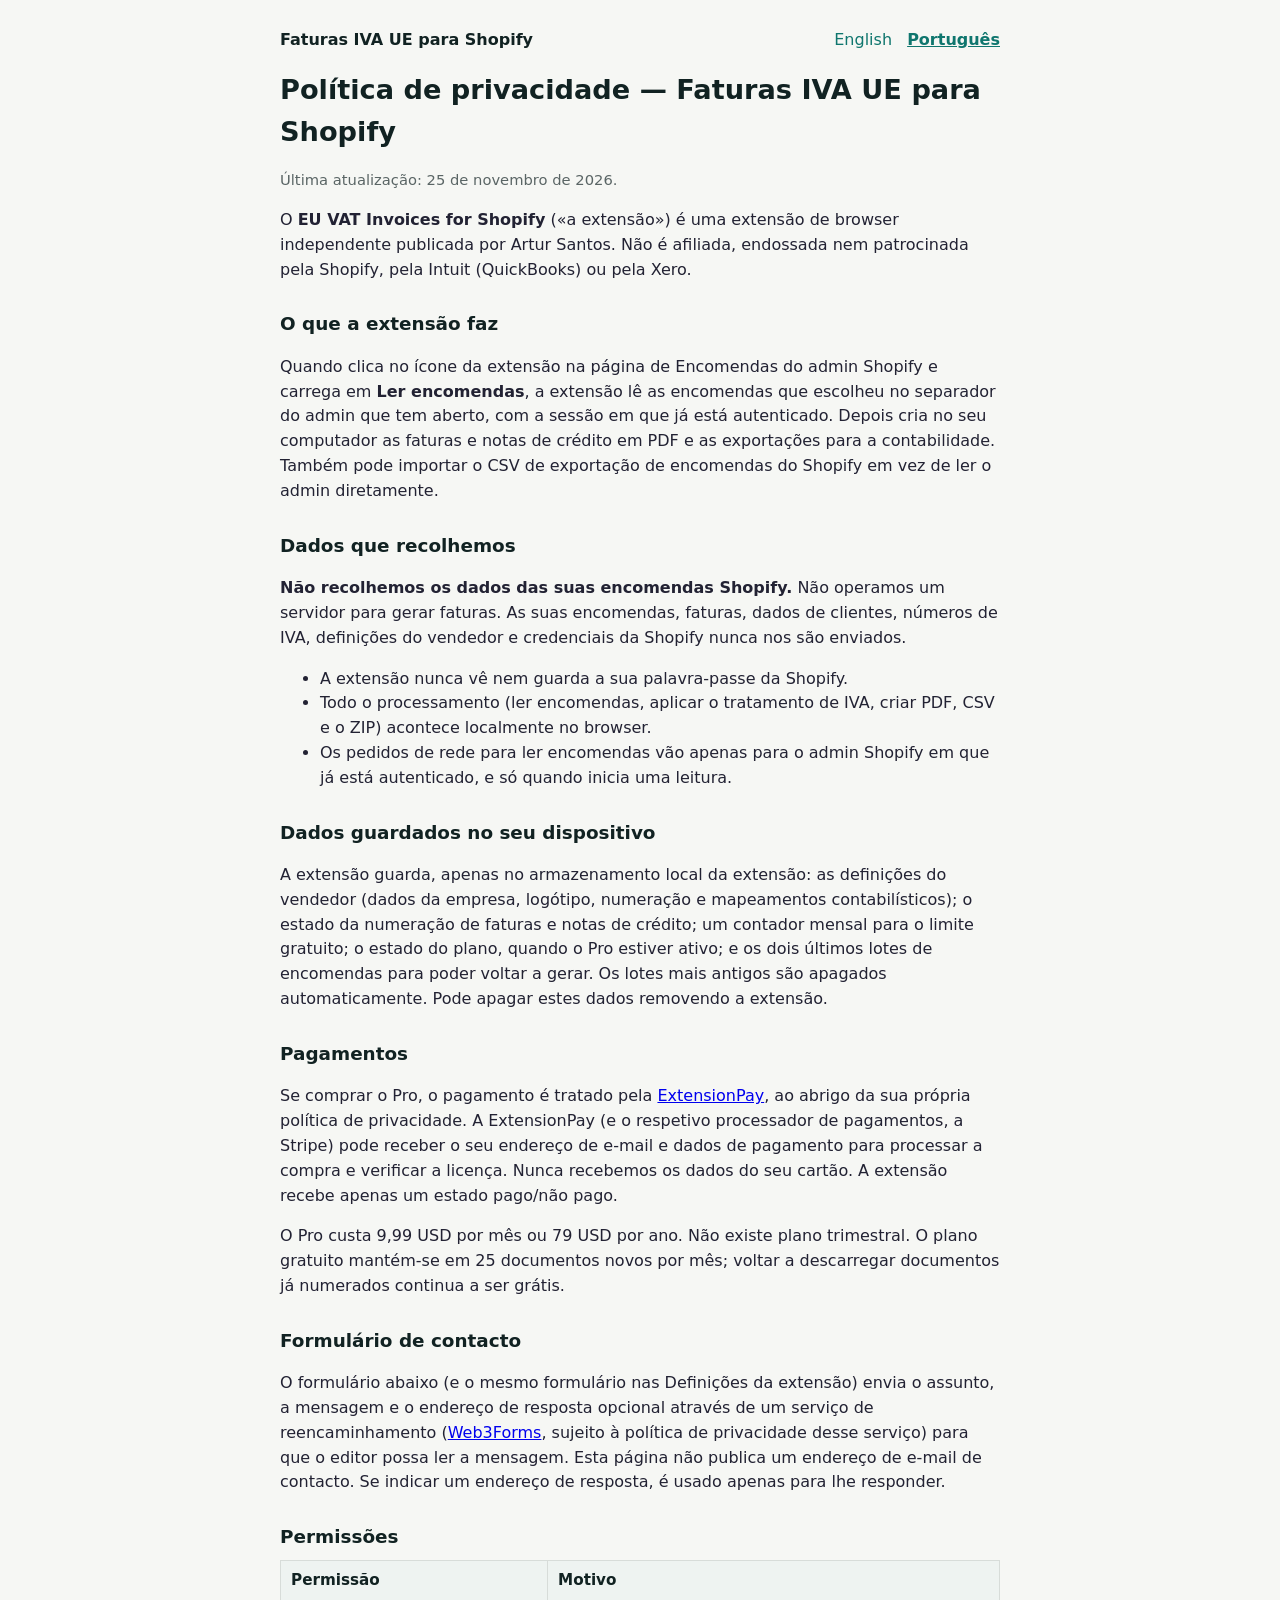
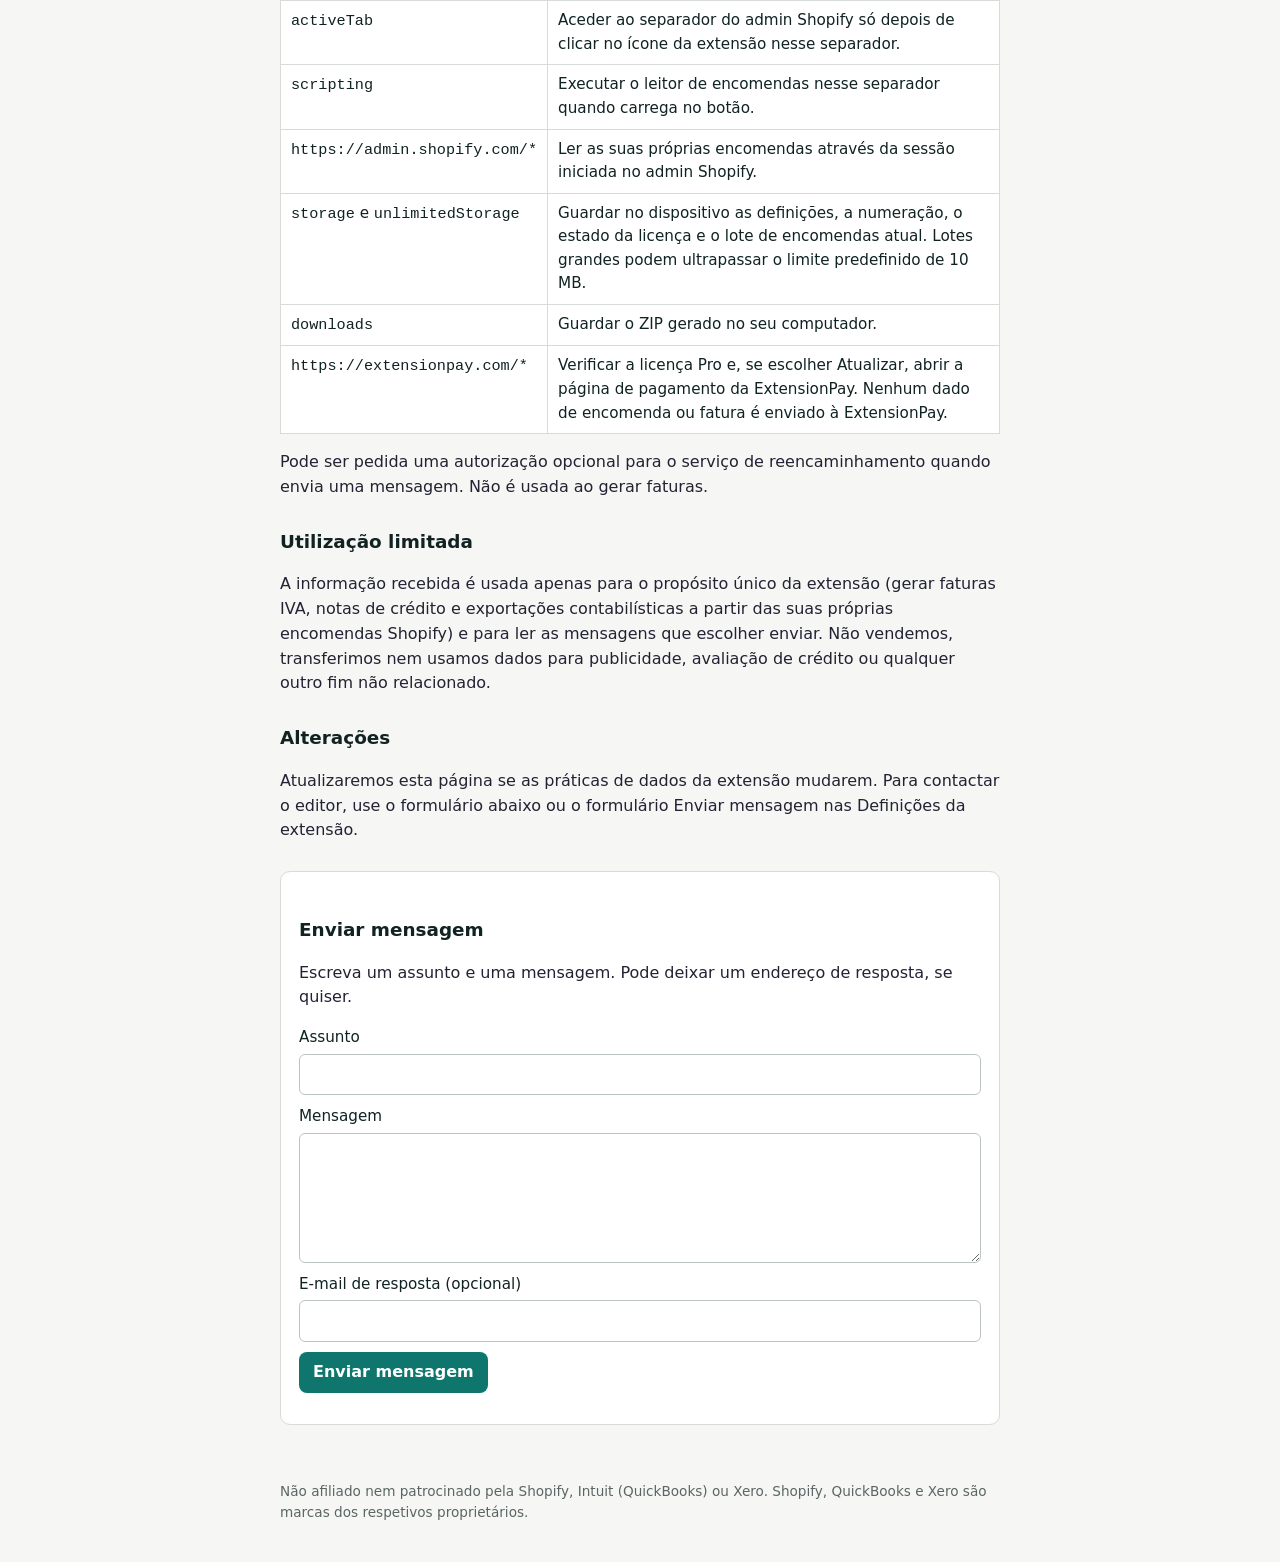
==== pt/index.html @ e8afdd39 "Add Portuguese privacy policy" ====
<!doctype html>
<html lang="pt">
<head>
  <meta charset="utf-8">
  <meta name="viewport" content="width=device-width, initial-scale=1">
  <title>Política de privacidade — Faturas IVA UE para Shopify</title>
  <link rel="stylesheet" href="../styles.css">
</head>
<body>
  <header>
    <a class="brand" href="../index.html">Faturas IVA UE para Shopify</a>
    <nav>
      <a href="../index.html">English</a>
      <a href="index.html" aria-current="page">Português</a>
    </nav>
  </header>
  <main>
    <h1>Política de privacidade — Faturas IVA UE para Shopify</h1>
    <p class="muted">Última atualização: 25 de novembro de 2026.</p>

    <p>O <strong>EU VAT Invoices for Shopify</strong> («a extensão») é uma extensão de browser independente publicada por Artur Santos. Não é afiliada, endossada nem patrocinada pela Shopify, pela Intuit (QuickBooks) ou pela Xero.</p>

    <h2>O que a extensão faz</h2>
    <p>Quando clica no ícone da extensão na página de Encomendas do admin Shopify e carrega em <strong>Ler encomendas</strong>, a extensão lê as encomendas que escolheu no separador do admin que tem aberto, com a sessão em que já está autenticado. Depois cria no seu computador as faturas e notas de crédito em PDF e as exportações para a contabilidade. Também pode importar o CSV de exportação de encomendas do Shopify em vez de ler o admin diretamente.</p>

    <h2>Dados que recolhemos</h2>
    <p><strong>Não recolhemos os dados das suas encomendas Shopify.</strong> Não operamos um servidor para gerar faturas. As suas encomendas, faturas, dados de clientes, números de IVA, definições do vendedor e credenciais da Shopify nunca nos são enviados.</p>
    <ul>
      <li>A extensão nunca vê nem guarda a sua palavra-passe da Shopify.</li>
      <li>Todo o processamento (ler encomendas, aplicar o tratamento de IVA, criar PDF, CSV e o ZIP) acontece localmente no browser.</li>
      <li>Os pedidos de rede para ler encomendas vão apenas para o admin Shopify em que já está autenticado, e só quando inicia uma leitura.</li>
    </ul>

    <h2>Dados guardados no seu dispositivo</h2>
    <p>A extensão guarda, apenas no armazenamento local da extensão: as definições do vendedor (dados da empresa, logótipo, numeração e mapeamentos contabilísticos); o estado da numeração de faturas e notas de crédito; um contador mensal para o limite gratuito; o estado do plano, quando o Pro estiver ativo; e os dois últimos lotes de encomendas para poder voltar a gerar. Os lotes mais antigos são apagados automaticamente. Pode apagar estes dados removendo a extensão.</p>

    <h2>Pagamentos</h2>
    <p>Se comprar o Pro, o pagamento é tratado pela <a href="https://extensionpay.com">ExtensionPay</a>, ao abrigo da sua própria política de privacidade. A ExtensionPay (e o respetivo processador de pagamentos, a Stripe) pode receber o seu endereço de e-mail e dados de pagamento para processar a compra e verificar a licença. Nunca recebemos os dados do seu cartão. A extensão recebe apenas um estado pago/não pago.</p>
    <p>O Pro custa 9,99 USD por mês ou 79 USD por ano. Não existe plano trimestral. O plano gratuito mantém-se em 25 documentos novos por mês; voltar a descarregar documentos já numerados continua a ser grátis.</p>

    <h2>Formulário de contacto</h2>
    <p>O formulário abaixo (e o mesmo formulário nas Definições da extensão) envia o assunto, a mensagem e o endereço de resposta opcional através de um serviço de reencaminhamento (<a href="https://web3forms.com">Web3Forms</a>, sujeito à política de privacidade desse serviço) para que o editor possa ler a mensagem. Esta página não publica um endereço de e-mail de contacto. Se indicar um endereço de resposta, é usado apenas para lhe responder.</p>

    <h2>Permissões</h2>
    <table>
      <thead><tr><th>Permissão</th><th>Motivo</th></tr></thead>
      <tbody>
        <tr><td><code>activeTab</code></td><td>Aceder ao separador do admin Shopify só depois de clicar no ícone da extensão nesse separador.</td></tr>
        <tr><td><code>scripting</code></td><td>Executar o leitor de encomendas nesse separador quando carrega no botão.</td></tr>
        <tr><td><code>https://admin.shopify.com/*</code></td><td>Ler as suas próprias encomendas através da sessão iniciada no admin Shopify.</td></tr>
        <tr><td><code>storage</code> e <code>unlimitedStorage</code></td><td>Guardar no dispositivo as definições, a numeração, o estado da licença e o lote de encomendas atual. Lotes grandes podem ultrapassar o limite predefinido de 10 MB.</td></tr>
        <tr><td><code>downloads</code></td><td>Guardar o ZIP gerado no seu computador.</td></tr>
        <tr><td><code>https://extensionpay.com/*</code></td><td>Verificar a licença Pro e, se escolher Atualizar, abrir a página de pagamento da ExtensionPay. Nenhum dado de encomenda ou fatura é enviado à ExtensionPay.</td></tr>
      </tbody>
    </table>
    <p>Pode ser pedida uma autorização opcional para o serviço de reencaminhamento quando envia uma mensagem. Não é usada ao gerar faturas.</p>

    <h2>Utilização limitada</h2>
    <p>A informação recebida é usada apenas para o propósito único da extensão (gerar faturas IVA, notas de crédito e exportações contabilísticas a partir das suas próprias encomendas Shopify) e para ler as mensagens que escolher enviar. Não vendemos, transferimos nem usamos dados para publicidade, avaliação de crédito ou qualquer outro fim não relacionado.</p>

    <h2>Alterações</h2>
    <p>Atualizaremos esta página se as práticas de dados da extensão mudarem. Para contactar o editor, use o formulário abaixo ou o formulário Enviar mensagem nas Definições da extensão.</p>

    <section class="card" id="contact">
      <h2>Enviar mensagem</h2>
      <p>Escreva um assunto e uma mensagem. Pode deixar um endereço de resposta, se quiser.</p>
      <form id="contact-form" data-sent="Mensagem enviada" data-failed="Não foi enviada, tente novamente">
        <label>Assunto<input id="subject" type="text" required maxlength="200"></label>
        <label>Mensagem<textarea id="message" required maxlength="8000"></textarea></label>
        <label>E-mail de resposta (opcional)<input id="reply" type="email" maxlength="200" autocomplete="email"></label>
        <div class="hp" aria-hidden="true"><input id="website" type="text" tabindex="-1" autocomplete="off"></div>
        <button type="submit" id="send">Enviar mensagem</button>
        <p id="status" class="muted" role="status"></p>
      </form>
    </section>
  </main>
  <footer>Não afiliado nem patrocinado pela Shopify, Intuit (QuickBooks) ou Xero. Shopify, QuickBooks e Xero são marcas dos respetivos proprietários.</footer>
  <script src="../site-config.js"></script>
  <script src="../form.js"></script>
</body>
</html>
---- styles.css ----
:root{--ink:#122;--muted:#5a6565;--accent:#0f766e;--line:#d7dcd9;--bg:#f6f7f4}
*{box-sizing:border-box}
body{margin:0;font:16px/1.55 system-ui,-apple-system,"Segoe UI",Roboto,sans-serif;color:var(--ink);background:var(--bg)}
header,main,footer{max-width:760px;margin:0 auto;padding:0 20px}
header{padding-top:28px;padding-bottom:8px;display:flex;justify-content:space-between;gap:12px;align-items:baseline;flex-wrap:wrap}
header a.brand{font-weight:700;text-decoration:none;color:var(--ink)}
nav a{color:var(--accent);margin-inline-start:10px;text-decoration:none}
nav a[aria-current="page"]{font-weight:700;text-decoration:underline}
h1{font-size:1.7rem;margin:8px 0 16px}
h2{font-size:1.15rem;margin:28px 0 8px}
p,li{color:#223}
.muted{color:var(--muted);font-size:.92rem}
table{width:100%;border-collapse:collapse;font-size:.95rem}
th,td{border:1px solid var(--line);padding:8px 10px;text-align:start;vertical-align:top;background:#fff}
th{background:#eef3f1}
section.card{background:#fff;border:1px solid var(--line);border-radius:10px;padding:16px 18px;margin:28px 0}
label{display:flex;flex-direction:column;gap:4px;margin:10px 0;font-size:.95rem}
input,textarea{font:inherit;padding:8px 10px;border:1px solid #bcc4c2;border-radius:6px}
textarea{min-height:130px;resize:vertical}
button{font:inherit;font-weight:600;background:var(--accent);color:#fff;border:0;border-radius:8px;padding:8px 14px;cursor:pointer}
button:disabled{opacity:.6}
.hp{position:absolute;left:-9999px;height:0;overflow:hidden}
#status[data-ok="1"]{color:var(--accent)}
#status[data-ok="0"]{color:#b42318}
footer{padding:28px 20px 40px;color:var(--muted);font-size:.85rem}
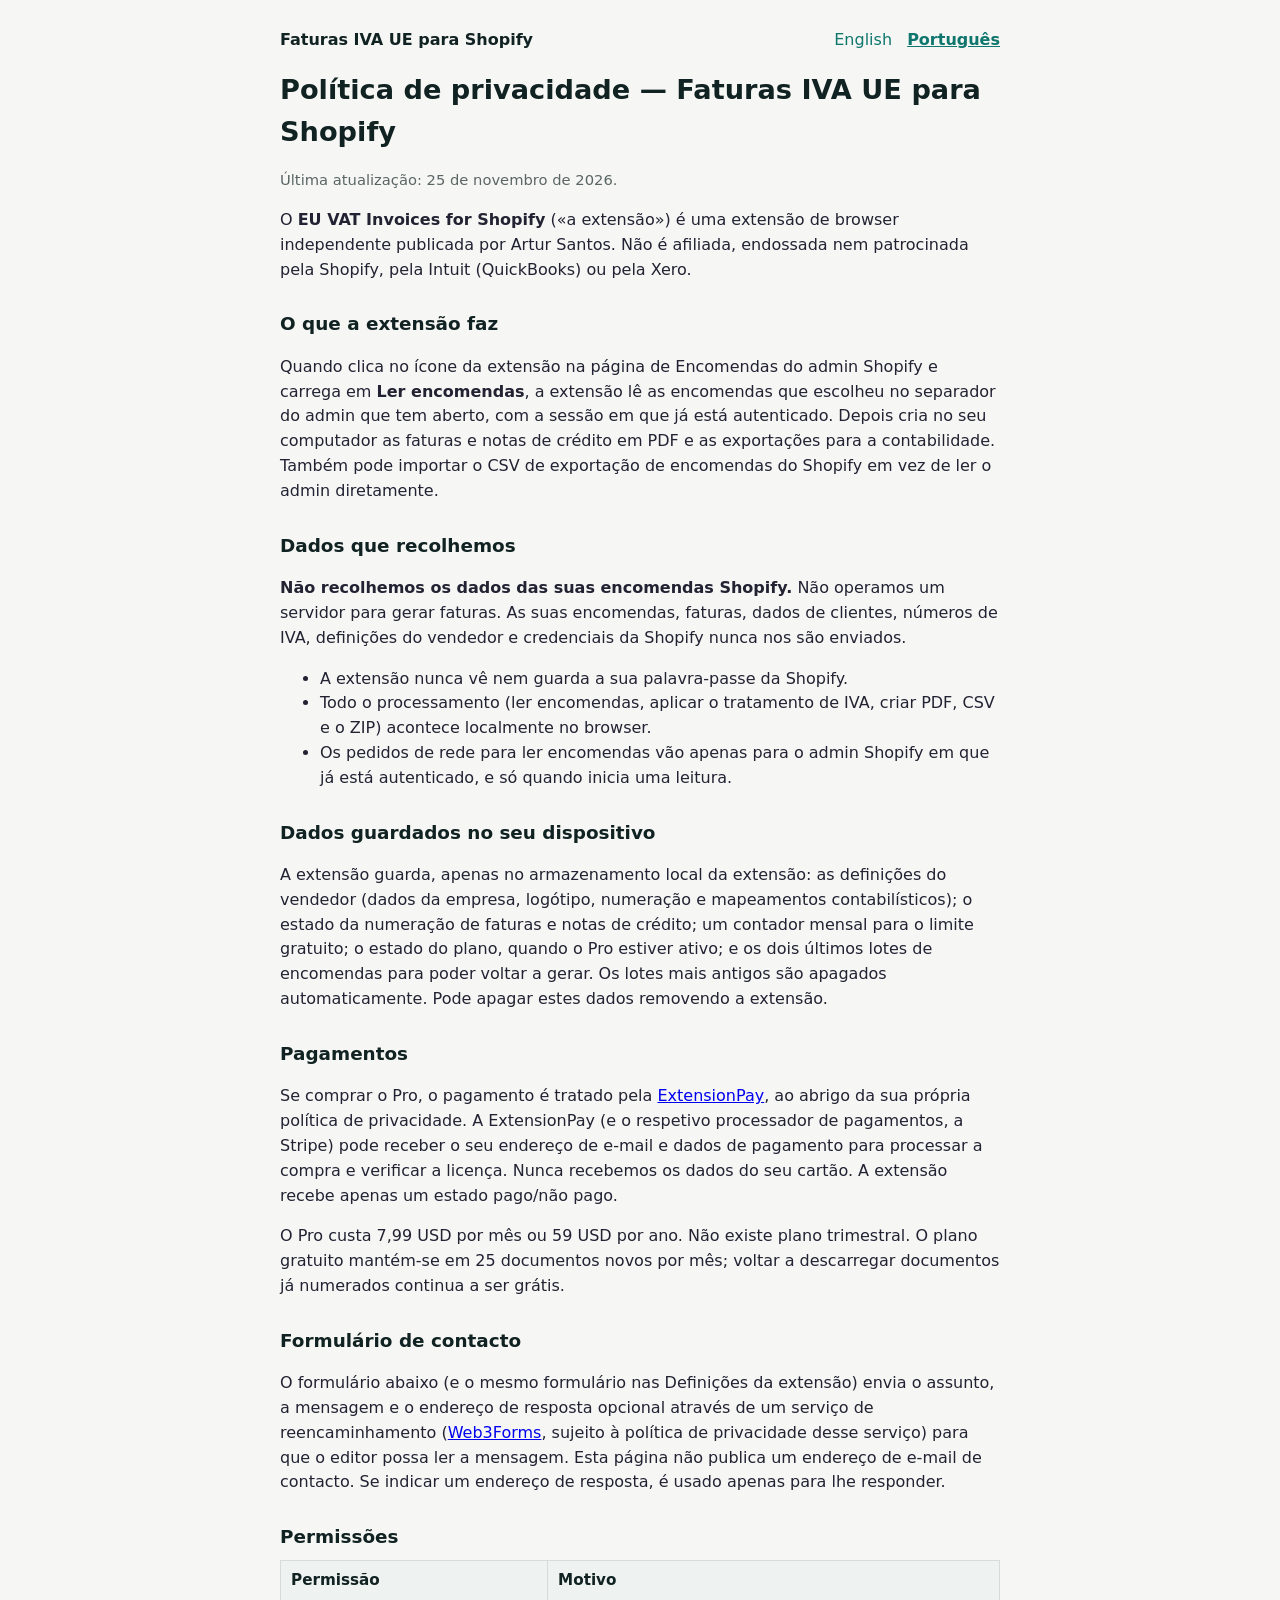
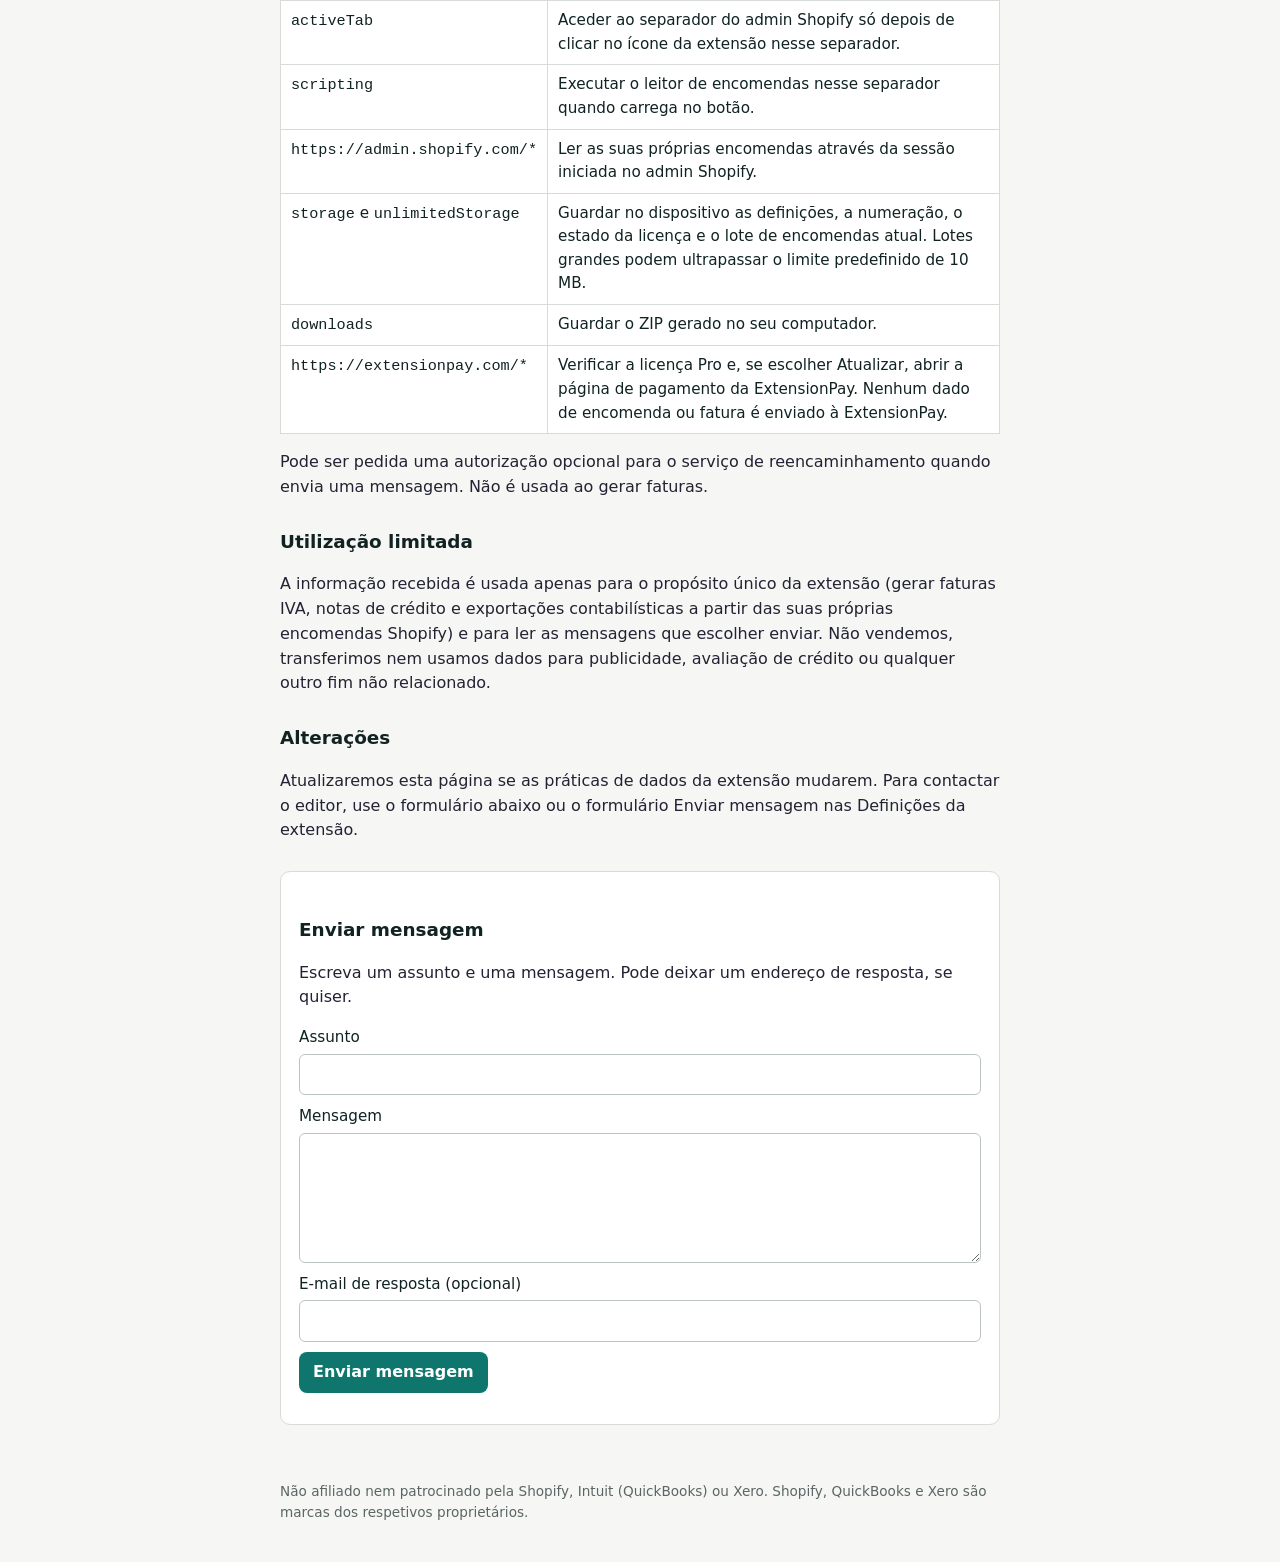
==== commit f2f833fa: "Update Pro prices (pt)" ====
--- a/pt/index.html
+++ b/pt/index.html
@@ -36,7 +36,7 @@
 
     <h2>Pagamentos</h2>
     <p>Se comprar o Pro, o pagamento é tratado pela <a href="https://extensionpay.com">ExtensionPay</a>, ao abrigo da sua própria política de privacidade. A ExtensionPay (e o respetivo processador de pagamentos, a Stripe) pode receber o seu endereço de e-mail e dados de pagamento para processar a compra e verificar a licença. Nunca recebemos os dados do seu cartão. A extensão recebe apenas um estado pago/não pago.</p>
-    <p>O Pro custa 9,99 USD por mês ou 79 USD por ano. Não existe plano trimestral. O plano gratuito mantém-se em 25 documentos novos por mês; voltar a descarregar documentos já numerados continua a ser grátis.</p>
+    <p>O Pro custa 7,99 USD por mês ou 59 USD por ano. Não existe plano trimestral. O plano gratuito mantém-se em 25 documentos novos por mês; voltar a descarregar documentos já numerados continua a ser grátis.</p>
 
     <h2>Formulário de contacto</h2>
     <p>O formulário abaixo (e o mesmo formulário nas Definições da extensão) envia o assunto, a mensagem e o endereço de resposta opcional através de um serviço de reencaminhamento (<a href="https://web3forms.com">Web3Forms</a>, sujeito à política de privacidade desse serviço) para que o editor possa ler a mensagem. Esta página não publica um endereço de e-mail de contacto. Se indicar um endereço de resposta, é usado apenas para lhe responder.</p>
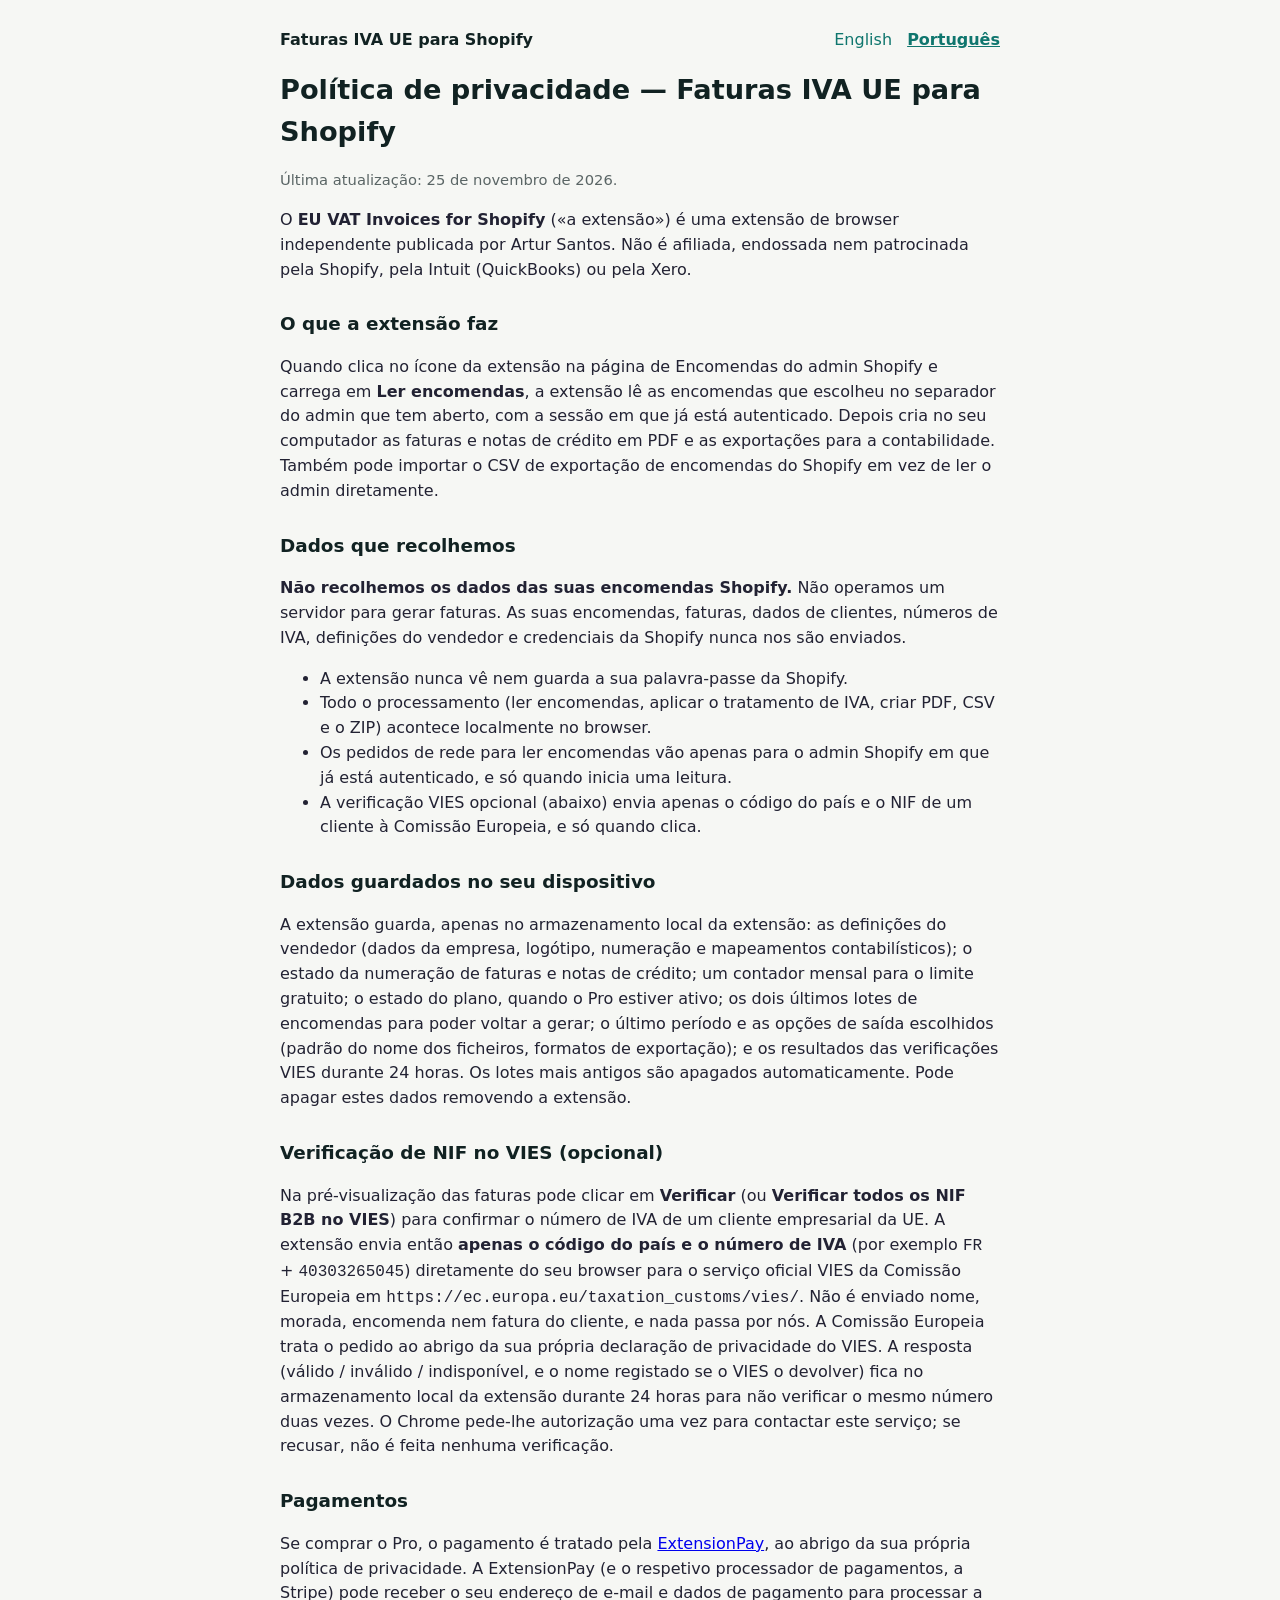
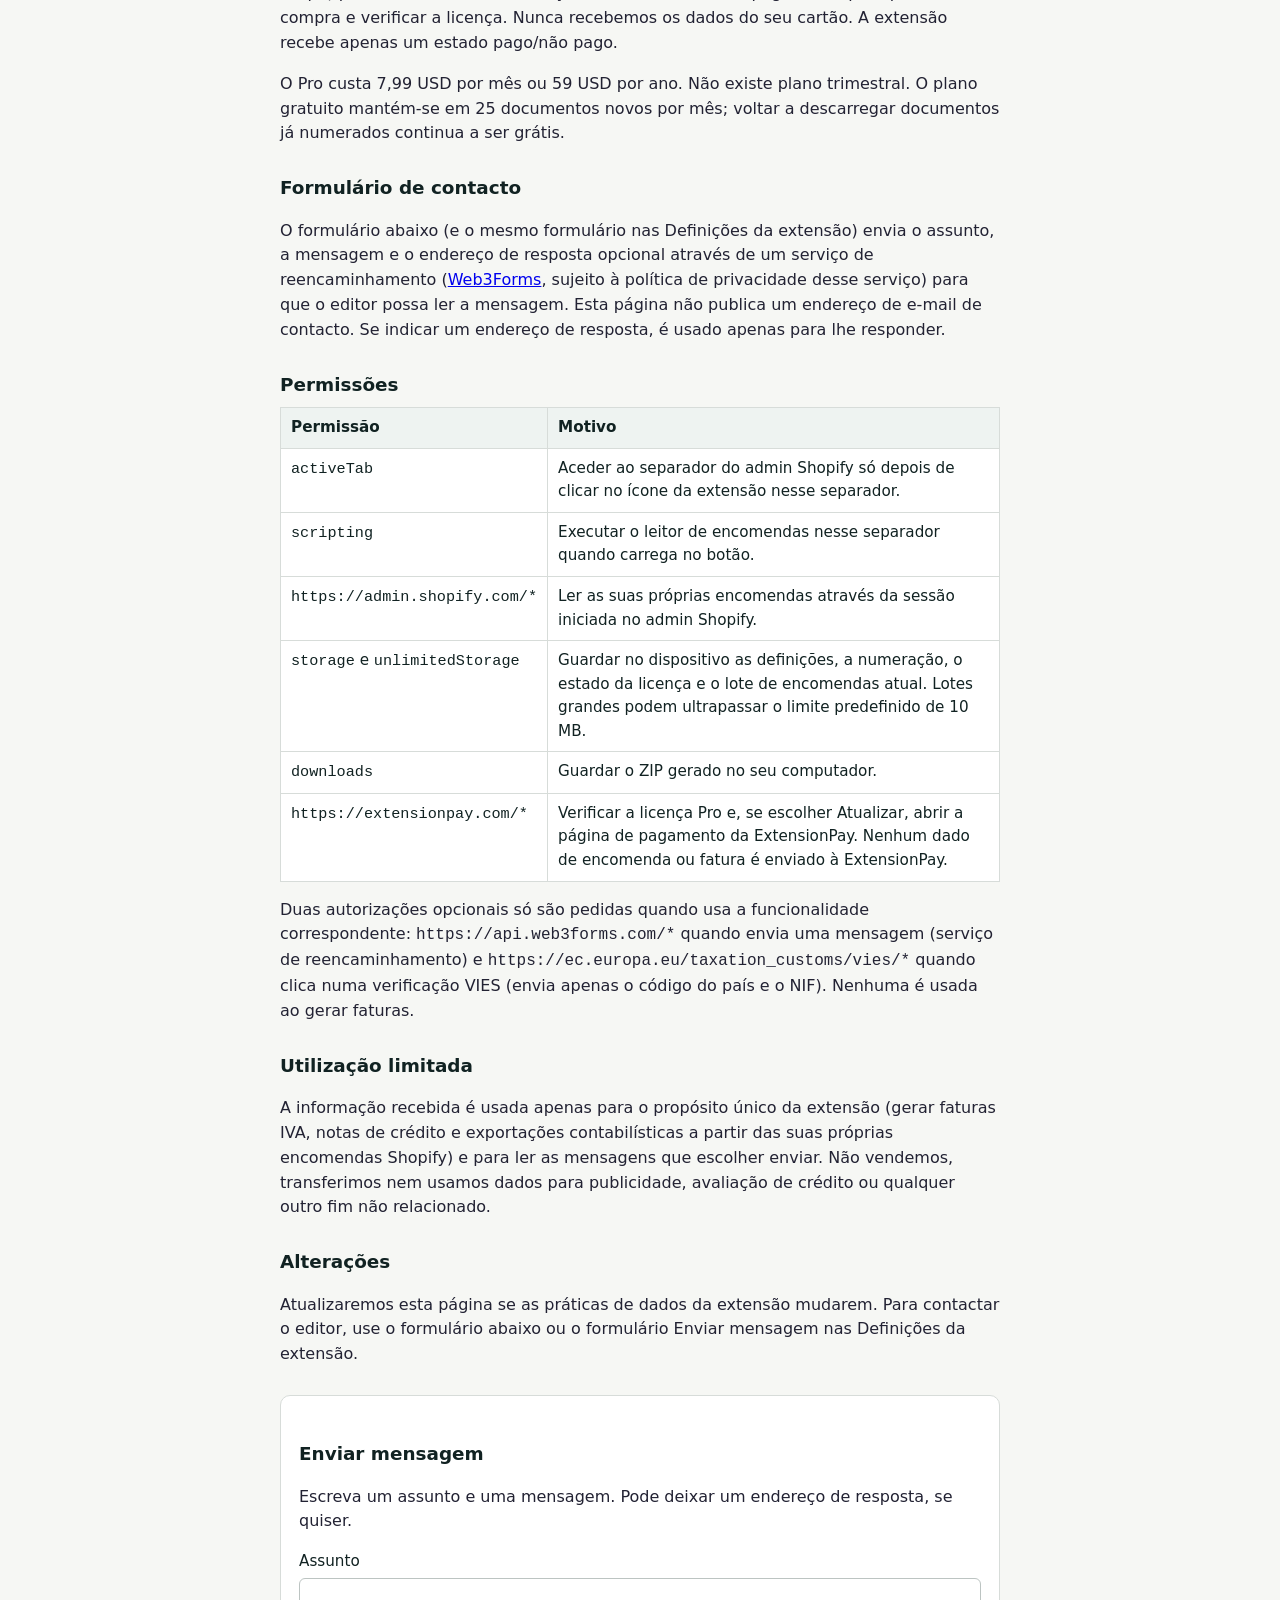
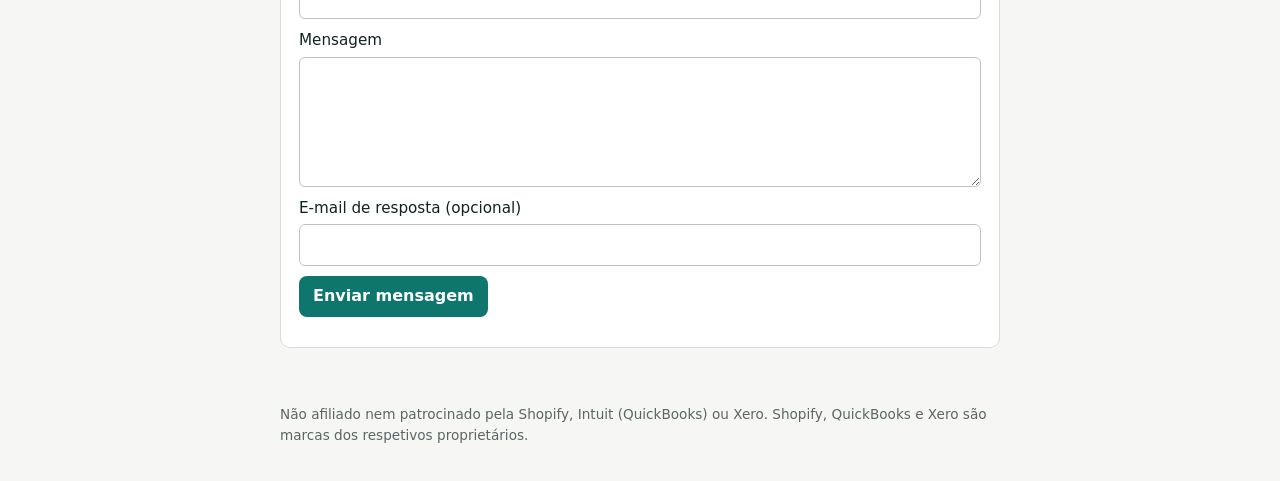
==== commit aea4dd45: "Add VIES section (pt)" ====
--- a/pt/index.html
+++ b/pt/index.html
@@ -29,10 +29,14 @@
       <li>A extensão nunca vê nem guarda a sua palavra-passe da Shopify.</li>
       <li>Todo o processamento (ler encomendas, aplicar o tratamento de IVA, criar PDF, CSV e o ZIP) acontece localmente no browser.</li>
       <li>Os pedidos de rede para ler encomendas vão apenas para o admin Shopify em que já está autenticado, e só quando inicia uma leitura.</li>
+      <li>A verificação VIES opcional (abaixo) envia apenas o código do país e o NIF de um cliente à Comissão Europeia, e só quando clica.</li>
     </ul>
 
     <h2>Dados guardados no seu dispositivo</h2>
-    <p>A extensão guarda, apenas no armazenamento local da extensão: as definições do vendedor (dados da empresa, logótipo, numeração e mapeamentos contabilísticos); o estado da numeração de faturas e notas de crédito; um contador mensal para o limite gratuito; o estado do plano, quando o Pro estiver ativo; e os dois últimos lotes de encomendas para poder voltar a gerar. Os lotes mais antigos são apagados automaticamente. Pode apagar estes dados removendo a extensão.</p>
+    <p>A extensão guarda, apenas no armazenamento local da extensão: as definições do vendedor (dados da empresa, logótipo, numeração e mapeamentos contabilísticos); o estado da numeração de faturas e notas de crédito; um contador mensal para o limite gratuito; o estado do plano, quando o Pro estiver ativo; os dois últimos lotes de encomendas para poder voltar a gerar; o último período e as opções de saída escolhidos (padrão do nome dos ficheiros, formatos de exportação); e os resultados das verificações VIES durante 24 horas. Os lotes mais antigos são apagados automaticamente. Pode apagar estes dados removendo a extensão.</p>
+
+    <h2>Verificação de NIF no VIES (opcional)</h2>
+    <p>Na pré-visualização das faturas pode clicar em <strong>Verificar</strong> (ou <strong>Verificar todos os NIF B2B no VIES</strong>) para confirmar o número de IVA de um cliente empresarial da UE. A extensão envia então <strong>apenas o código do país e o número de IVA</strong> (por exemplo <code>FR</code> + <code>40303265045</code>) diretamente do seu browser para o serviço oficial VIES da Comissão Europeia em <code>https://ec.europa.eu/taxation_customs/vies/</code>. Não é enviado nome, morada, encomenda nem fatura do cliente, e nada passa por nós. A Comissão Europeia trata o pedido ao abrigo da sua própria declaração de privacidade do VIES. A resposta (válido / inválido / indisponível, e o nome registado se o VIES o devolver) fica no armazenamento local da extensão durante 24 horas para não verificar o mesmo número duas vezes. O Chrome pede-lhe autorização uma vez para contactar este serviço; se recusar, não é feita nenhuma verificação.</p>
 
     <h2>Pagamentos</h2>
     <p>Se comprar o Pro, o pagamento é tratado pela <a href="https://extensionpay.com">ExtensionPay</a>, ao abrigo da sua própria política de privacidade. A ExtensionPay (e o respetivo processador de pagamentos, a Stripe) pode receber o seu endereço de e-mail e dados de pagamento para processar a compra e verificar a licença. Nunca recebemos os dados do seu cartão. A extensão recebe apenas um estado pago/não pago.</p>
@@ -53,7 +57,7 @@
         <tr><td><code>https://extensionpay.com/*</code></td><td>Verificar a licença Pro e, se escolher Atualizar, abrir a página de pagamento da ExtensionPay. Nenhum dado de encomenda ou fatura é enviado à ExtensionPay.</td></tr>
       </tbody>
     </table>
-    <p>Pode ser pedida uma autorização opcional para o serviço de reencaminhamento quando envia uma mensagem. Não é usada ao gerar faturas.</p>
+    <p>Duas autorizações opcionais só são pedidas quando usa a funcionalidade correspondente: <code>https://api.web3forms.com/*</code> quando envia uma mensagem (serviço de reencaminhamento) e <code>https://ec.europa.eu/taxation_customs/vies/*</code> quando clica numa verificação VIES (envia apenas o código do país e o NIF). Nenhuma é usada ao gerar faturas.</p>
 
     <h2>Utilização limitada</h2>
     <p>A informação recebida é usada apenas para o propósito único da extensão (gerar faturas IVA, notas de crédito e exportações contabilísticas a partir das suas próprias encomendas Shopify) e para ler as mensagens que escolher enviar. Não vendemos, transferimos nem usamos dados para publicidade, avaliação de crédito ou qualquer outro fim não relacionado.</p>
